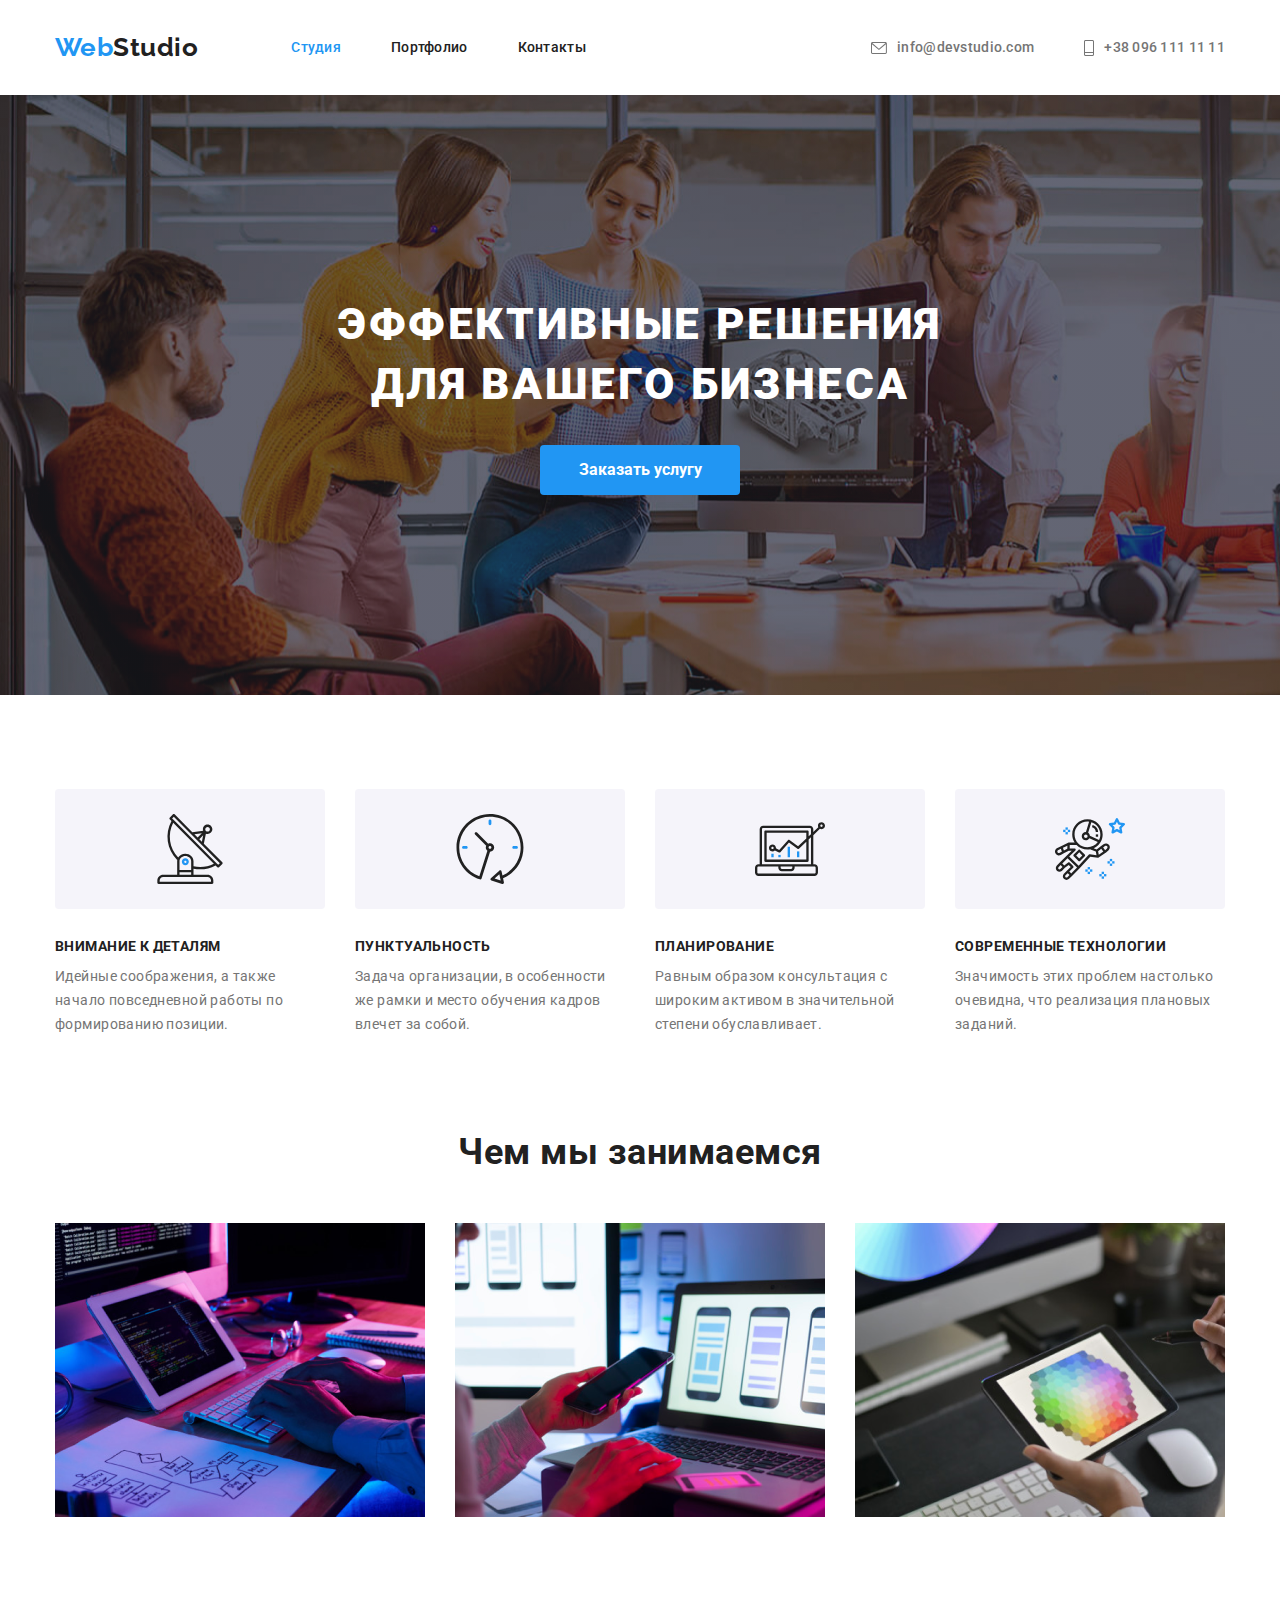
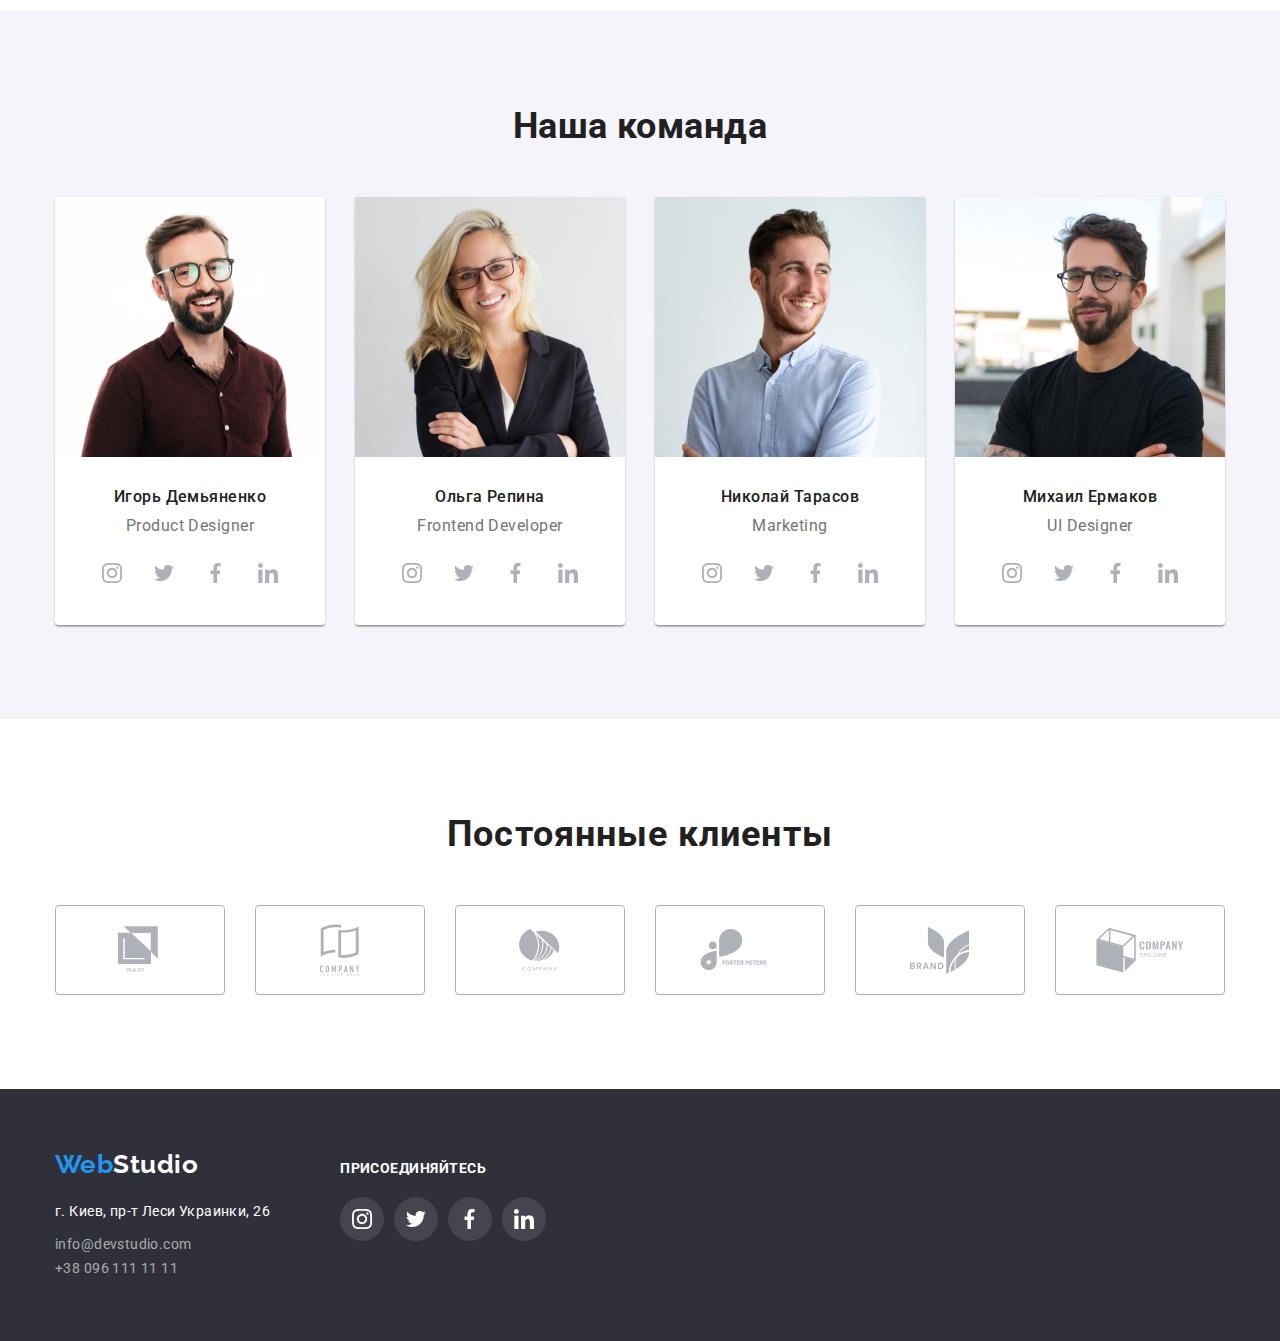
==== index.html @ 6052fc2d "Начало" ====
<!DOCTYPE html>
<html lang="ru">
  <head>
    <meta charset="UTF-8" />
    <meta name="viewport" content="width=device-width, initial-scale=1.0" />
    <title>Document</title>
    <link rel="preconnect" href="https://fonts.gstatic.com" />
    <link
      href="https://fonts.googleapis.com/css2?family=Raleway:wght@700&family=Roboto:wght@400;500;700;900&display=swap"
      rel="stylesheet"
    />
    <link rel="stylesheet" href="https://cdnjs.cloudflare.com/ajax/libs/modern-normalize/1.0.0/modern-normalize.css" />
    <link rel="stylesheet" href="./css/styles.css" />
  </head>
  <body>
    <!-- шапка -->
    <header class="header">
      <div class="container">
        <nav class="container-nav">
          <a href="./" class="logo"> <span class="logo-accent">Web</span>Studio</a>

          <ul class="site-nav">
            <li class="link-nav"><a href="./index.html" class="link current">Студия</a></li>
            <li class="link-nav"><a href="./portfolio.html" class="link">Портфолио</a></li>
            <li class="link-nav"><a href="" class="link">Контакты</a></li>
          </ul>
        </nav>
        <ul class="auth-nav">
          <li class="link-auth">
            <a class="auth-nav-link" href="mailto:info@devstudio.com"
              ><svg class="icon-mail">
                <use href="./svg/sprait.svg#icon-mail"></use>
              </svg>
              info@devstudio.com
            </a>
          </li>
          <li class="link-auth">
            <a class="auth-nav-link" href="tel:+380961111111"
              ><svg class="icon-phone">
                <use href="./svg/sprait.svg#icon-phone"></use>
              </svg>
              +38 096 111 11 11
            </a>
          </li>
        </ul>
      </div>
    </header>
    <!-- заголовок -->
    <main>
      <section class="hero">
        <h1 class="hero-link">
          Эффективные решения <br />
          для вашего бизнеса
        </h1>
        <button class="hero-btn">Заказать услугу</button>
      </section>

      <!-- пункты про нас -->
      <section class="section us">
        <div class="container">
          <ul class="about">
            <li class="item">
              <h3 class="section-title">Внимание к деталям</h3>
              <p class="text">Идейные соображения, а также начало повседневной работы по формированию позиции.</p>
            </li>
            <li class="item">
              <h3 class="section-title">Пунктуальность</h3>
              <p class="text">Задача организации, в особенности же рамки и место обучения кадров влечет за собой.</p>
            </li>
            <li class="item">
              <h3 class="section-title">Планирование</h3>
              <p class="text">Равным образом консультация с широким активом в значительной степени обуславливает.</p>
            </li>
            <li class="item">
              <h3 class="section-title">Современные технологии</h3>
              <p class="text">Значимость этих проблем настолько очевидна, что реализация плановых заданий.</p>
            </li>
          </ul>
        </div>
      </section>
      <!-- чем мы занимаемся -->
      <section class="section">
        <div class="container">
          <h2 class="section-link">Чем мы занимаемся</h2>
          <ul class="list-img">
            <li class="item-img">
              <img src="images/img1.png" alt="програмирование за рабочим столом" width="370" />
            </li>
            <li class="item-img">
              <img src="images/img2.png" alt="програмирование мобильного изображения" width="370" />
            </li>
            <li class="item-img">
              <img src="images/img3.png" alt="планшет с изображением" width="370" />
            </li>
          </ul>
        </div>
      </section>
      <!-- наша команда -->
      <section class="team">
        <div class="container">
          <h2 class="section-link">Наша команда</h2>
          <ul class="list-name">
            <li class="item-name">
              <img src="./images/igor.jpg" alt="Игорь Демьяненко" width="270" />
              <div class="card">
                <h3 class="section-name">Игорь Демьяненко</h3>
                <p class="section-job" lang="en">Product Designer</p>
                <ul class="card-list">
                  <li class="card-item">
                    <a href="" class="item-card">
                      <svg class="item-icon">
                        <use href="./svg/sprait.svg#icon-instagram"></use>
                      </svg>
                    </a>
                  </li>
                  <li class="card-item">
                    <a href="" class="item-card">
                      <svg class="item-icon">
                        <use href="./svg/sprait.svg#icon-twitter"></use>
                      </svg>
                    </a>
                  </li>
                  <li class="card-item">
                    <a href="" class="item-card">
                      <svg class="item-icon">
                        <use href="./svg/sprait.svg#icon-facebook"></use>
                      </svg>
                    </a>
                  </li>
                  <li class="card-item">
                    <a href="" class="item-card">
                      <svg class="item-icon">
                        <use href="./svg/sprait.svg#icon-linkedin"></use>
                      </svg>
                    </a>
                  </li>
                </ul>
              </div>
            </li>
            <li class="item-name">
              <img src="./images/olga.jpg" alt="Ольга Репина" width="270" />
              <div class="card">
                <h3 class="section-name">Ольга Репина</h3>
                <p class="section-job" lang="en">Frontend Developer</p>
                <ul class="card-list">
                  <li class="card-item">
                    <a href="" class="item-card">
                      <svg class="item-icon">
                        <use href="./svg/sprait.svg#icon-instagram"></use>
                      </svg>
                    </a>
                  </li>
                  <li class="card-item">
                    <a href="" class="item-card">
                      <svg class="item-icon">
                        <use href="./svg/sprait.svg#icon-twitter"></use>
                      </svg>
                    </a>
                  </li>
                  <li class="card-item">
                    <a href="" class="item-card">
                      <svg class="item-icon">
                        <use href="./svg/sprait.svg#icon-facebook"></use>
                      </svg>
                    </a>
                  </li>
                  <li class="card-item">
                    <a href="" class="item-card">
                      <svg class="item-icon">
                        <use href="./svg/sprait.svg#icon-linkedin"></use>
                      </svg>
                    </a>
                  </li>
                </ul>
              </div>
            </li>
            <li class="item-name">
              <img src="./images/nikolay.jpg" alt="Николай Тарасов" width="270" />
              <div class="card">
                <h3 class="section-name">Николай Тарасов</h3>
                <p class="section-job" lang="en">Marketing</p>
                <ul class="card-list">
                  <li class="card-item">
                    <a href="" class="item-card">
                      <svg class="item-icon">
                        <use href="./svg/sprait.svg#icon-instagram"></use>
                      </svg>
                    </a>
                  </li>
                  <li class="card-item">
                    <a href="" class="item-card">
                      <svg class="item-icon">
                        <use href="./svg/sprait.svg#icon-twitter"></use>
                      </svg>
                    </a>
                  </li>
                  <li class="card-item">
                    <a href="" class="item-card">
                      <svg class="item-icon">
                        <use href="./svg/sprait.svg#icon-facebook"></use>
                      </svg>
                    </a>
                  </li>
                  <li class="card-item">
                    <a href="" class="item-card">
                      <svg class="item-icon">
                        <use href="./svg/sprait.svg#icon-linkedin"></use>
                      </svg>
                    </a>
                  </li>
                </ul>
              </div>
            </li>
            <li class="item-name">
              <img src="./images/mihail.jpg" alt="Михаил Ермаков" width="270" />
              <div class="card">
                <h3 class="section-name">Михаил Ермаков</h3>
                <p class="section-job" lang="en">UI Designer</p>
                <ul class="card-list">
                  <li class="card-item">
                    <a href="" class="item-card">
                      <svg class="item-icon">
                        <use href="./svg/sprait.svg#icon-instagram"></use>
                      </svg>
                    </a>
                  </li>
                  <li class="card-item">
                    <a href="" class="item-card">
                      <svg class="item-icon">
                        <use href="./svg/sprait.svg#icon-twitter"></use>
                      </svg>
                    </a>
                  </li>
                  <li class="card-item">
                    <a href="" class="item-card">
                      <svg class="item-icon">
                        <use href="./svg/sprait.svg#icon-facebook"></use>
                      </svg>
                    </a>
                  </li>
                  <li class="card-item">
                    <a href="" class="item-card">
                      <svg class="item-icon">
                        <use href="./svg/sprait.svg#icon-linkedin"></use>
                      </svg>
                    </a>
                  </li>
                </ul>
              </div>
            </li>
          </ul>
        </div>
      </section>

      <!-- ПОСТОЯННЫЕ КЛИЕНТЫ -->

      <section class="section section-logo">
        <div class="container">
          <h2 class="section-title-primary">Постоянные клиенты</h2>
          <ul class="client-logo">
            <li class="item-logo-link">
              <a href="" class="item-link">
                <svg class="logo-icons" width="44" height="49">
                  <use href="./svg/sprait.svg#icon-logo-main1"></use>
                </svg>
              </a>
            </li>
            <li class="item-logo-link">
              <a href="" class="item-link">
                <svg class="logo-icons" width="40" height="52">
                  <use href="./svg/sprait.svg#icon-logo-main2"></use>
                </svg>
              </a>
            </li>
            <li class="item-logo-link">
              <a href="" class="item-link">
                <svg class="logo-icons" width="41" height="42">
                  <use href="./svg/sprait.svg#icon-logo-main3"></use>
                </svg>
              </a>
            </li>
            <li class="item-logo-link">
              <a href="" class="item-link">
                <svg class="logo-icons" width="80" height="42">
                  <use href="./svg/sprait.svg#icon-logo-main4"></use>
                </svg>
              </a>
            </li>
            <li class="item-logo-link">
              <a href="" class="item-link">
                <svg class="logo-icons" width="59" height="47">
                  <use href="./svg/sprait.svg#icon-logo-main5"></use>
                </svg>
              </a>
            </li>
            <li class="item-logo-link">
              <a href="" class="item-link">
                <svg class="logo-icons" width="88" height="45">
                  <use href="./svg/sprait.svg#icon-logo-main6"></use>
                </svg>
              </a>
            </li>
          </ul>
        </div>
      </section>
    </main>
    <!-- подвал -->
    <footer class="footer">
      <div class="container">
        <div class="footer-social-link">
          <a href="./" class="logo"> <span class="logo-accent">Web</span><span class="footer-span">Studio</span> </a>
          <address>
            <p class="footer-adress">
              г. Киев, пр-т Леси Украинки, 26
              <br />
            </p>
            <a href="mailto:info@devstudio.com" class="footer-link"> info@devstudio.com </a>
            <br />
            <a href="tel:+380961111111" class="footer-tel">+38 096 111 11 11</a>
          </address>
        </div>
        <div class="footer-container">
          <p class="link-footer">Присоединяйтесь</p>
          <ul class="footer-list">
            <li class="footer-item">
              <a href="" class="footer-card">
                <svg class="footer-icon">
                  <use href="./svg/sprait.svg#icon-instagram"></use>
                </svg>
              </a>
            </li>
            <li class="footer-item">
              <a href="" class="footer-card">
                <svg class="footer-icon">
                  <use href="./svg/sprait.svg#icon-twitter"></use>
                </svg>
              </a>
            </li>
            <li class="footer-item">
              <a href="" class="footer-card">
                <svg class="footer-icon">
                  <use href="./svg/sprait.svg#icon-facebook"></use>
                </svg>
              </a>
            </li>
            <li class="footer-item">
              <a href="" class="footer-card">
                <svg class="footer-icon">
                  <use href="./svg/sprait.svg#icon-linkedin"></use>
                </svg>
              </a>
            </li>
          </ul>
          <!-- <div>
            <ul class="card-list">
              <li class="card-item">
                <a href="" class="item-card">
                  <svg class="item-icon">
                    <use href="./svg/sprait.svg#icon-instagram"></use>
                  </svg>
                </a>
              </li>
              <li class="card-item">
                <a href="" class="item-card">
                  <svg class="item-icon">
                    <use href="./svg/sprait.svg#icon-twitter"></use>
                  </svg>
                </a>
              </li>
              <li class="card-item">
                <a href="" class="item-card">
                  <svg class="item-icon">
                    <use href="./svg/sprait.svg#icon-facebook"></use>
                  </svg>
                </a>
              </li>
              <li class="card-item">
                <a href="" class="item-card">
                  <svg class="item-icon">
                    <use href="./svg/sprait.svg#icon-linkedin"></use>
                  </svg>
                </a>
              </li>
            </ul>
          </div> -->
        </div>
      </div>
    </footer>
  </body>
</html>
---- css/styles.css ----
/* цвет акцент                 #2196F3 */
/* основной цвет заголовков    #212121 */
/* цвет текста                 #757575*/
/* основной цвет фона          #FFFFFF */
/* цвет фона нашей команды     #F5F4FA */

.container {
  width: 1200px;
  padding: 0px 15px;
  margin: 0 auto;
}

*/ img {
  display: block;
  max-width: 100%;
  height: auto;
}

h1,
h2,
h3,
h4,
h5,
h6,
p {
  margin: 0px;
}

ul,
ol {
  margin: 0px;
  padding: 0px;
}

img {
  display: block;
}

:root {
  --title-text-color: #757575;
  --primary-text-color: #212121;
  --accent-text-color: #2196f3;
  --primary-bg-color: #ffffff;
}

body {
  color: var(--title-text-color);
  background-color: var(--primary-bg-color);
  font-family: Roboto, sans-serif;
  letter-spacing: 0.03em;
}

/* ===================Header================== */

.header .container {
  display: flex;
  align-items: center;
  padding-bottom: 32px;
  padding-top: 32px;
}

.container-nav {
  display: flex;
  align-items: center;
}

.container-nav .logo {
  margin-right: 93px;
}

.site-nav {
  display: flex;
}

.site-nav .link-nav {
  margin-right: 50px;
}

.auth-nav {
  display: flex;
  margin-left: auto;
}

.link-auth {
  margin-left: 50px;
  display: flex;
  align-items: center;
}

.header-nav {
  border-bottom: 1px solid #ececec;
}

.logo {
  text-decoration: none;
  color: var(--primary-text-color);
  font-family: Raleway, sans-serif;
  font-size: 26px;
  line-height: 1.2;
  font-weight: bold;
}

.logo-accent {
  color: var(--accent-text-color);
  font-family: Raleway, sans-serif;
}

ul {
  list-style: none;
}

.site-nav .link {
  text-decoration: none;
  color: var(--primary-text-color);
  font-weight: 500;
  font-size: 14px;
  line-height: 1.14;
  letter-spacing: 0.02em;
}

.site-nav .link.current {
  color: var(--accent-text-color);
  text-decoration: none;
}

.auth-nav a {
  text-decoration: none;
  color: var(--title-text-color);
  font-weight: 500;
  font-size: 14px;
  line-height: 1.14;
  letter-spacing: 0.02em;
  display: flex;
  align-items: center;
}

.site-nav .link:hover,
.site-nav .link:focus {
  color: var(--accent-text-color);
}

.auth-nav-link:focus,
.auth-nav-link:hover {
  color: var(--accent-text-color);
}
.auth-nav-link:focus .icon-mail,
.auth-nav-link:hover .icon-mail {
  fill: var(--accent-text-color);
}
.auth-nav-link:focus .icon-phone,
.auth-nav-link:hover .icon-phone {
  fill: var(--accent-text-color);
}

.icon-mail {
  width: 16px;
  height: 12px;
  fill: #757575;
  margin-right: 10px;
  cursor: pointer;
}

.icon-phone {
  width: 10px;
  height: 16px;
  fill: #757575;
  margin-right: 10px;
  cursor: pointer;
}

.link-auth:hover .icon-phone,
.link-auth:focus .icon-phone {
  fill: var(--accent-text-color);
}

.link-auth:hover .icon-mail,
.link-auth:focus .icon-mail {
  fill: var(--accent-text-color);
}

.team {
  padding-top: 94px;
  padding-bottom: 94px;
  background-color: #f5f4fa;
  max-width: 1600px;
  margin: 0 auto;
}
li.card-item:not(:last-child) {
  margin-right: 8px;
}
/* ================   END Header   ============== */

/* ==================   ТЕЛО   =============== */

.hero .hero-link {
  color: var(--primary-bg-color);
  font-weight: 900;
  font-size: 44px;
  line-height: 1.36;
  text-align: center;
  letter-spacing: 0.06em;
  text-transform: uppercase;
}

.hero {
  background-color: #2f303a;
  background-image: linear-gradient(rgba(47, 48, 58, 0.4), rgba(47, 48, 58, 0.4)), url(../images/hero.jpg);
  background-repeat: no-repeat;
  background-size: cover;
}

/*========================== кнопка ====================*/

.hero .hero-btn {
  color: var(--primary-bg-color);
  background-color: var(--accent-text-color);
  cursor: pointer;
  display: block;
  margin: auto;
  border-radius: 4px;
  padding: 10px 32px;
  min-width: 200px;
  text-align: center;
  border: none;
  font-weight: 700;
  font-size: 16px;
  line-height: 1.87;
}

/* ================   Studia   =================== */

.text {
  line-height: 1.71;
  font-family: Roboto;
  font-style: normal;
  font-weight: normal;
  font-size: 14px;
  line-height: 1.71;
  letter-spacing: 0.03em;
}

.hero {
  padding-top: 200px;
  padding-bottom: 200px;
  max-width: 1600px;
  margin: auto;
}

.hero-link {
  margin-bottom: 30px;
  font-weight: 900;
  font-size: 44px;
  line-height: 1.36;
  text-align: center;
  letter-spacing: 0.06em;
  text-transform: uppercase;
}

.list-img {
  margin-bottom: 94px;
}

.about {
  display: flex;
  justify-content: space-evenly;
}

.about {
  margin-left: -30px;
}
.us {
  padding-top: 94px;
  padding-bottom: 94px;
}
.item {
  margin-left: 30px;
  width: calc(100% / 4 - 30px);
}
.item::before {
  content: '';
}
.item::before {
  display: block;
  width: 100%;
  /* outline: 1px solid #f5f4fa; */
  height: 120px;
  background: #f5f4fa;
  border-radius: 4px;
  background-position: center;
  background-repeat: no-repeat;
}
.item:nth-child(1)::before {
  background-image: url(../svg/antenna.svg);
}
.item:nth-child(2)::before {
  background-image: url(../svg/clock.svg);
}
.item:nth-child(3)::before {
  background-image: url(../svg/diagram.svg);
}
.item:nth-child(4)::before {
  background-image: url(../svg/astronaut.svg);
}

.item .section-title {
  padding-left: 0px;
  width: 270px;
}

.list-img {
  display: flex;
  margin-left: -30px;
  padding-left: 0px;
}

.list-name {
  display: flex;
}

.item-img {
  margin-left: 30px;
  width: 370px;
  justify-content: space-between;
}

.item-name {
  margin-left: 30px;
  padding-left: 0px;
  flex-basis: calc(100% / 4 - 30px);
  box-shadow: 0px 1px 3px rgba(0, 0, 0, 0.12), 0px 1px 1px rgba(0, 0, 0, 0.14), 0px 2px 1px rgba(0, 0, 0, 0.2);
  border-radius: 0px 0px 4px 4px;
}

.list-name {
  padding: 0px;
  margin-left: -30px;
}

.section-job {
  margin-bottom: 16px;
  font-size: 16px;
  line-height: 1.2;
}

.item-icon {
  width: 20px;
  height: 20px;
  fill: #afb1b8;
}
.item-card:hover,
.item-card:focus {
  background-color: var(--accent-text-color);
  outline: none;
}

.item-card:hover .item-icon,
.item-card:focus .item-icon {
  fill: #fff;
}
.item-card {
  width: 44px;
  height: 44px;
  background-color: #fff;
  border-radius: 50%;
  display: flex;
  justify-content: center;
  align-items: center;
}
.card {
  padding-top: 30px;
  padding-left: 32px;
  padding-right: 32px;
  padding-bottom: 30px;
  text-align: center;
}

.item-logo-link {
  flex-basis: calc(100% / 6 - 30px);
  margin-left: 30px;
}
.item-logo-link:focus,
.item-logo-link:hover {
  color: var(--accent-text-color);
}

.logo-icons {
  fill: #afb1b8;
}
.section-logo {
  padding-top: 94px;
  padding-bottom: 94px;
}
.client-logo {
  display: flex;
  margin-left: -30px;
  /* padding-top: 50px; */
}
.section-title-primary {
  font-family: Roboto;
  font-style: normal;
  font-weight: bold;
  font-size: 36px;
  line-height: 1.17;
  text-align: center;
  letter-spacing: 0.03em;
  color: #212121;
  margin-bottom: 50px;
}
.item-link {
  border: 1px solid #afb1b8;
  border-radius: 4px;
  height: 90px;
  display: flex;
  justify-content: center;
  align-items: center;
}
.item-link:hover .logo-icons {
  color: var(--accent-text-color);
}
.desk {
  margin-top: 4px;
  width: 322px;
  height: 30px;
  font-style: normal;
  font-weight: normal;
  font-size: 16px;
  line-height: 1.87;
  letter-spacing: 0.03em;
  color: #757575;
}
.item-work a {
  text-decoration: none;
}
.link-desk {
  display: block;
}
.link-desk:focus,
.link-desk:hover {
  box-shadow: 0px 1px 1px rgba(0, 0, 0, 0.12), 0px 4px 4px rgba(0, 0, 0, 0.06), 1px 4px 6px rgba(0, 0, 0, 0.16);
}
.section-link {
  color: var(--primary-text-color);
  font-weight: bold;
  font-size: 36px;
  line-height: 1.17;
  text-align: center;
  margin-bottom: 50px;
}

.section-name {
  color: var(--primary-text-color);
  font-weight: 500;
  font-size: 16px;
  line-height: 1.2;
  text-align: center;
  margin-bottom: 10px;
}

.section-title .text {
  color: var(--title-text-color);
  font-size: 14px;
  line-height: 1.71;
}
.card {
  background-color: #fff;
  border-radius: 0px 0px 4px 4px;
}
/* ================   END Studia   ===================== */

/* ================   Portfolio   =============== */

.list-button {
  display: flex;
  justify-content: center;
  padding-bottom: 50px;
}

.list-work {
  display: flex;
  flex-wrap: wrap;
  margin-left: -30px;
  margin-top: -30px;
}

.item-work {
  width: 370px;
  margin-left: 30px;
  margin-top: 30px;
  /* box-shadow: 0px 1px 1px rgba(0, 0, 0, 0.12), 0px 4px 4px rgba(0, 0, 0, 0.06), 1px 4px 6px rgba(0, 0, 0, 0.16); */
}
/* .item-work .link-desk:hover,
.item-work .link-desk:focus {
  box-shadow: 0px 1px 1px rgba(0, 0, 0, 0.12), 0px 4px 4px rgba(0, 0, 0, 0.06), 1px 4px 6px rgba(0, 0, 0, 0.16);
  cursor: pointer;
  outline: none;
} */
.item-button {
  margin-left: 8px;
  display: block;
  border-radius: 4px;
  text-align: center;
}

.item-button .button-main {
  cursor: pointer;
}

.button-main {
  height: 38px;
  margin: auto;
  padding: 6px 22px;
  font-family: Roboto;
  font-style: normal;
  font-weight: 500;
  font-size: 16px;
  line-height: 1.62;
  text-align: center;
  border: none;
  border-radius: 4px;
}

.container .list-work {
  padding-bottom: 94px;
}

.section-desk {
  padding: 24px 20px;
  border: 1px solid #eeeeee;
  box-sizing: border-box;
}

.section-title {
  color: var(--primary-text-color);
  font-weight: 700;
  font-size: 14px;
  line-height: 2;
  margin-bottom: 0px;
  text-transform: uppercase;
  font-style: normal;
  line-height: 1.14;
  letter-spacing: 0.03em;
  margin-top: 30px;
  margin-bottom: 10px;
}

/* ================   END Portfolio   ========== */

/* =====================Footer ============================*/

.footer {
  background-color: #2f303a;
  padding-top: 60px;
  padding-bottom: 60px;
  max-width: 1600px;
  margin: auto;
  display: flex;
}

.footer .footer-adress {
  color: var(--primary-bg-color);
  font-family: Roboto;
  font-style: normal;
  font-weight: normal;
  font-size: 14px;
  line-height: 1.71;
  letter-spacing: 0.03em;
}

.footer .footer-link {
  color: rgba(255, 255, 255, 0.6);
  text-decoration: none;
  font-family: Roboto;
  font-style: normal;
  font-weight: normal;
  font-size: 14px;
  line-height: 1.71;
  letter-spacing: 0.03em;
  margin-bottom: 9px;
}

.footer-tel {
  color: rgba(255, 255, 255, 0.6);
  text-decoration: none;
  font-family: Roboto;
  font-style: normal;
  font-weight: normal;
  font-size: 14px;
  line-height: 1.71;
  letter-spacing: 0.03em;
  margin-bottom: 9px;
}

.footer .footer-span {
  color: #ffffff;
}

button:hover,
button:focus {
  color: var(--primary-bg-color);
  background-color: var(--accent-text-color);
  box-shadow: 0px 3px 1px rgba(0, 0, 0, 0.1), 0px 1px 2px rgba(0, 0, 0, 0.08), 0px 2px 2px rgba(0, 0, 0, 0.12);
}

.footer .container {
  padding: 0px 15px;
}

address {
  margin-top: 20px;
}

.footer-adress {
  margin-bottom: 9px;
}

.footer-icon {
  width: 20px;
  height: 20px;
}
.footer-card:hover,
.footer-card:focus {
  background-color: var(--accent-text-color);
  outline: none;
}
.footer-icon {
  fill: #ffffff;
}
/* .footer-container {
  padding-top: 30px;
} */
.footer-icon:hover,
.footer-icon:focus {
  fill: #fff;
}
.footer-list {
  display: flex;
  justify-content: space-between;
}
.footer-card:hover .footer-icon,
.footer-card:focus .footer-icon {
  fill: #fff;
}
.footer-card {
  width: 44px;
  height: 44px;
  background-color: #fff;
  border-radius: 50%;
  display: flex;
  justify-content: center;
  align-items: center;
  background: rgba(255, 255, 255, 0.1);
}

.footer-container {
  /* width: 206px;
  height: 80px; */
  justify-content: left;
}
.footer .container {
  display: flex;
}
.link-footer {
  font-family: Roboto;
  font-style: normal;
  font-weight: bold;
  font-size: 14px;
  line-height: 1.14;
  text-transform: uppercase;
  color: #ffffff;
  margin-top: 12px;
  margin-bottom: 20px;
}
/* =============================== ===================*/
.item-link:hover,
.item-link:focus {
  background-color: #ffffff;
  outline: none;
  fill: var(--accent-text-color);
  border-color: var(--accent-text-color);
}

.item-link:hover .logo-icons,
.item-link:focus .logo-icons {
  fill: var(--accent-text-color);
  border-color: var(--accent-text-color);
}
.card-list {
  display: inline-flex;
  /* justify-content: space-between; */
}
.section-portfolio {
  padding-top: 94px;
}
.footer-container {
  margin-left: 70px;
  text-align: left;
  /* justify-content: center; */
}
.our-work:focus,
.our-work:hover {
  box-shadow: 0px 1px 1px rgba(0, 0, 0, 0.12), 0px 4px 4px rgba(0, 0, 0, 0.06), 1px 4px 6px rgba(0, 0, 0, 0.16);
}
.footer-item {
  margin-right: 10px;
}
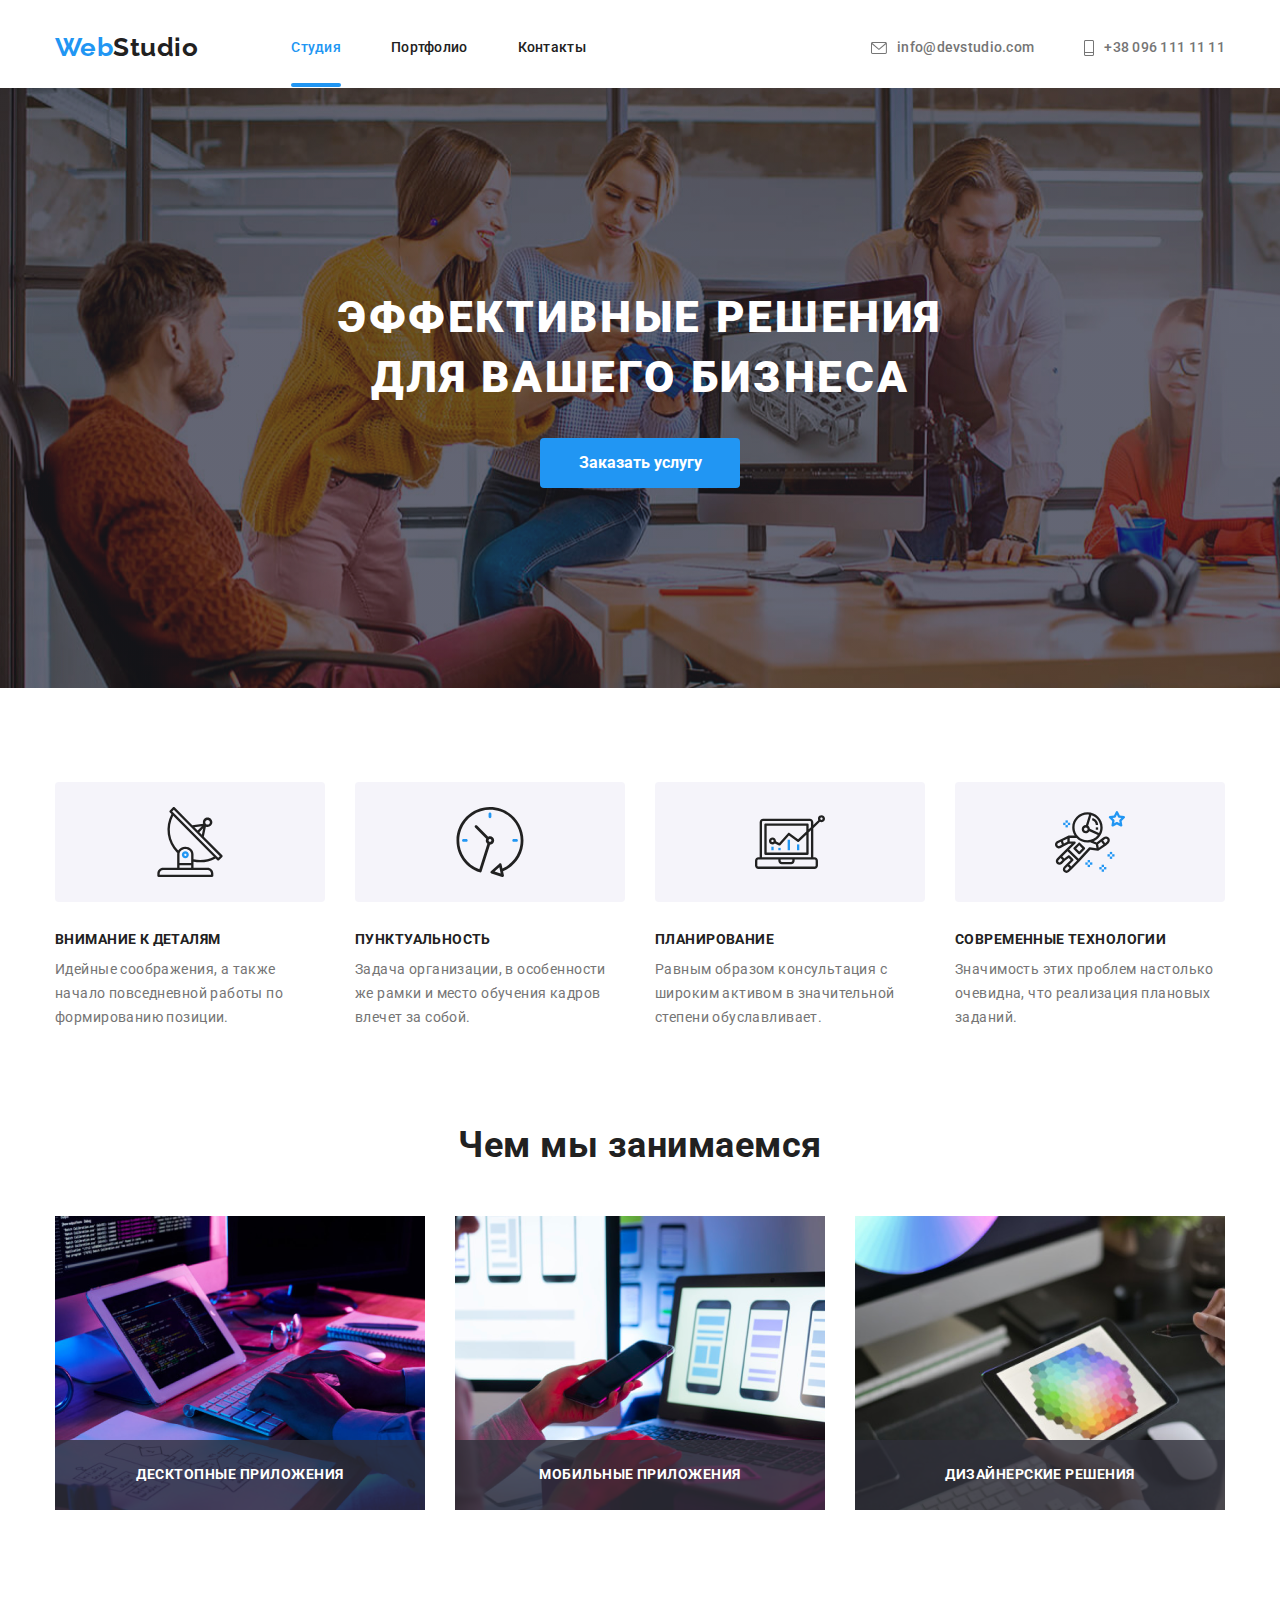
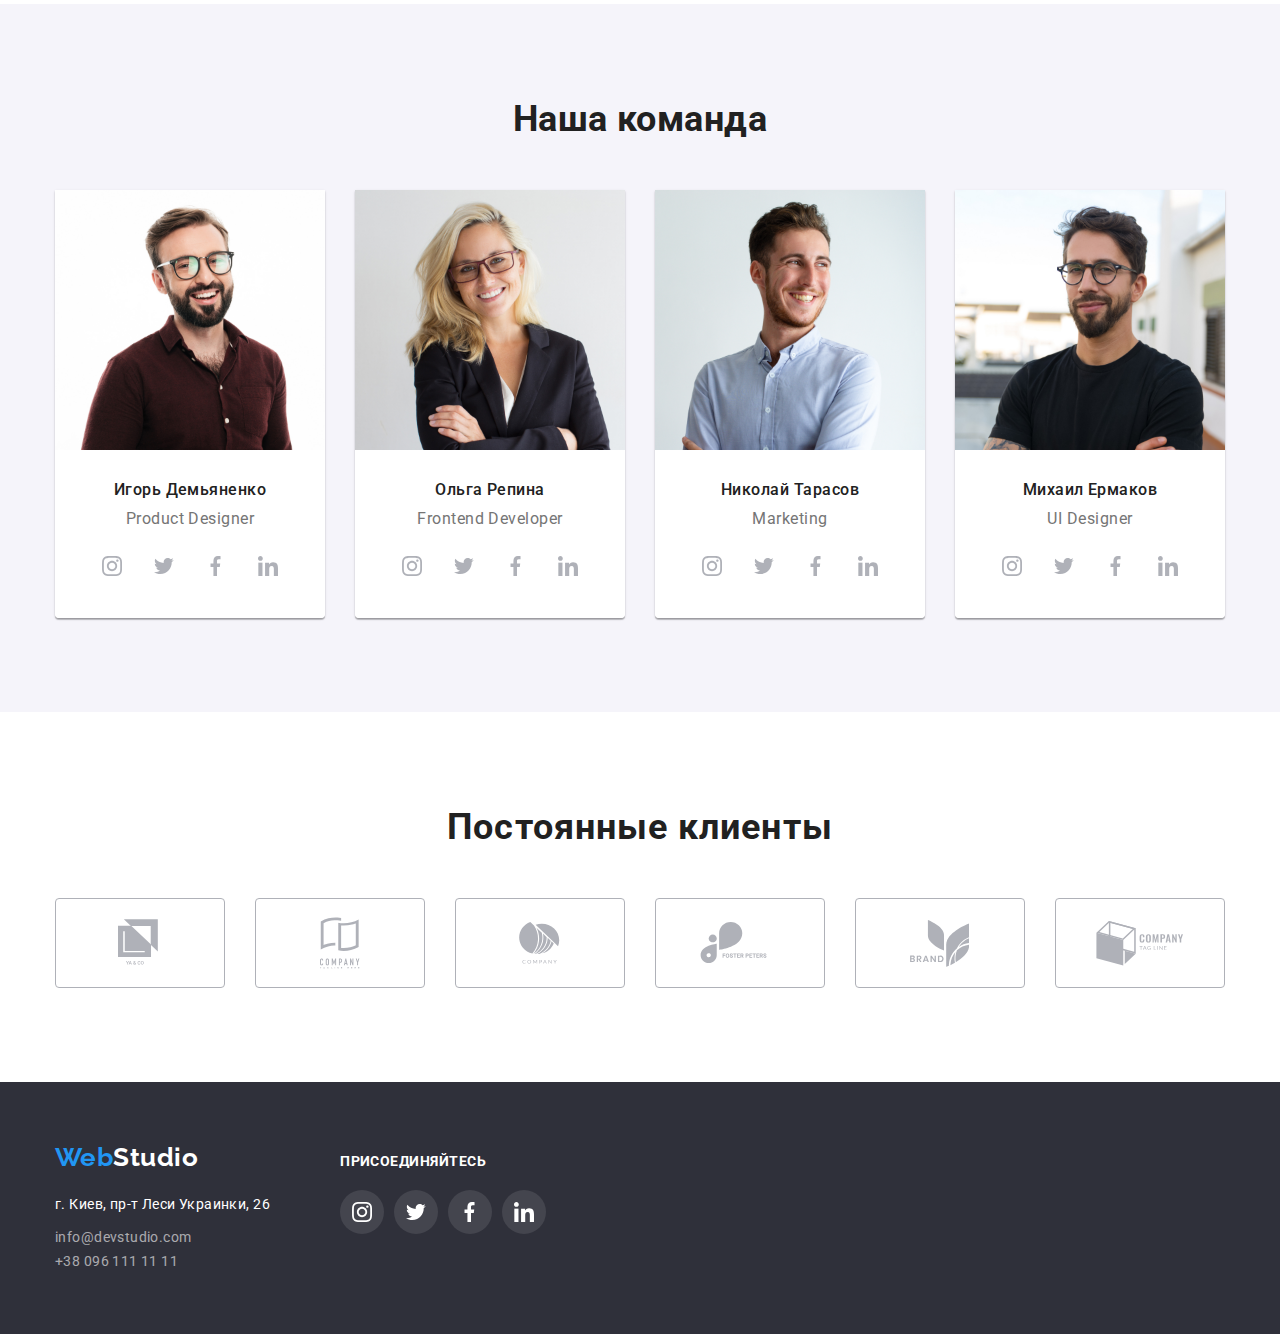
==== commit 3b23fcdb: "Добавлены эффекты" ====
--- a/index.html
+++ b/index.html
@@ -52,7 +52,7 @@
           Эффективные решения <br />
           для вашего бизнеса
         </h1>
-        <button class="hero-btn">Заказать услугу</button>
+        <button class="hero-btn" data-modal-open>Заказать услугу</button>
       </section>
 
       <!-- пункты про нас -->
@@ -85,12 +85,15 @@
           <ul class="list-img">
             <li class="item-img">
               <img src="images/img1.png" alt="програмирование за рабочим столом" width="370" />
+              <p class="desc-img">Десктопные приложения</p>
             </li>
             <li class="item-img">
               <img src="images/img2.png" alt="програмирование мобильного изображения" width="370" />
+              <p class="desc-img">Мобильные приложения</p>
             </li>
             <li class="item-img">
               <img src="images/img3.png" alt="планшет с изображением" width="370" />
+              <p class="desc-img">Дизайнерские решения</p>
             </li>
           </ul>
         </div>
@@ -351,40 +354,19 @@
               </a>
             </li>
           </ul>
-          <!-- <div>
-            <ul class="card-list">
-              <li class="card-item">
-                <a href="" class="item-card">
-                  <svg class="item-icon">
-                    <use href="./svg/sprait.svg#icon-instagram"></use>
-                  </svg>
-                </a>
-              </li>
-              <li class="card-item">
-                <a href="" class="item-card">
-                  <svg class="item-icon">
-                    <use href="./svg/sprait.svg#icon-twitter"></use>
-                  </svg>
-                </a>
-              </li>
-              <li class="card-item">
-                <a href="" class="item-card">
-                  <svg class="item-icon">
-                    <use href="./svg/sprait.svg#icon-facebook"></use>
-                  </svg>
-                </a>
-              </li>
-              <li class="card-item">
-                <a href="" class="item-card">
-                  <svg class="item-icon">
-                    <use href="./svg/sprait.svg#icon-linkedin"></use>
-                  </svg>
-                </a>
-              </li>
-            </ul>
-          </div> -->
         </div>
       </div>
     </footer>
+    <div class="backdrop is-hidden" data-modal>
+      <div class="modal">
+        <button type="button" class="close-btn" data-modal-close>
+          X
+          <!-- <svg class="close-dtn-svg" width="11" height="11">
+            <use href="./svg/close.svg"></use>
+          </svg> -->
+        </button>
+      </div>
+    </div>
+    <script src="./js/modal.js"></script>
   </body>
 </html>
--- a/css/styles.css
+++ b/css/styles.css
@@ -55,7 +55,7 @@
 .header .container {
   display: flex;
   align-items: center;
-  padding-bottom: 32px;
+  padding-bottom: 25px;
   padding-top: 32px;
 }
 
@@ -85,6 +85,7 @@
   margin-left: 50px;
   display: flex;
   align-items: center;
+  transition: all 250ms cubic-bezier(0.4, 0, 0.2, 1);
 }
 
 .header-nav {
@@ -116,11 +117,13 @@
   font-size: 14px;
   line-height: 1.14;
   letter-spacing: 0.02em;
+  transition: color 205ms cubic-bezier(0.4, 0, 0.2, 1);
 }
 
 .site-nav .link.current {
   color: var(--accent-text-color);
   text-decoration: none;
+  transition: color 205ms cubic-bezier(0.4, 0, 0.2, 1);
 }
 
 .auth-nav a {
@@ -137,6 +140,9 @@
 .site-nav .link:hover,
 .site-nav .link:focus {
   color: var(--accent-text-color);
+}
+.auth-nav-link {
+  transition: color 250ms cubic-bezier(0.4, 0, 0.2, 1);
 }
 
 .auth-nav-link:focus,
@@ -158,6 +164,7 @@
   fill: #757575;
   margin-right: 10px;
   cursor: pointer;
+  transition: fill 250ms cubic-bezier(0.4, 0, 0.2, 1);
 }
 
 .icon-phone {
@@ -166,6 +173,7 @@
   fill: #757575;
   margin-right: 10px;
   cursor: pointer;
+  transition: fill 250ms cubic-bezier(0.4, 0, 0.2, 1);
 }
 
 .link-auth:hover .icon-phone,
@@ -187,6 +195,24 @@
 }
 li.card-item:not(:last-child) {
   margin-right: 8px;
+}
+.link-nav .link.current {
+  position: relative;
+  color: var(--accent-text-color);
+}
+.link.current:after {
+  position: absolute;
+  content: '';
+  bottom: 0;
+  left: 0;
+  width: 100%;
+  height: 4px;
+  border-radius: 2px;
+  background-color: var(--accent-text-color);
+}
+.link.current {
+  padding-top: 32px;
+  padding-bottom: 32px;
 }
 /* ================   END Header   ============== */
 
@@ -259,6 +285,22 @@
 .list-img {
   margin-bottom: 94px;
 }
+.desc-img {
+  padding-top: 27px;
+  padding-bottom: 27px;
+  width: 100%;
+  background: rgba(47, 48, 58, 0.8);
+  font-style: normal;
+  font-weight: bold;
+  font-size: 14px;
+  line-height: 1.14;
+  text-align: center;
+  text-transform: uppercase;
+  color: var(--primary-bg-color);
+  position: absolute;
+  bottom: 0;
+  left: 0;
+}
 
 .about {
   display: flex;
@@ -321,6 +363,7 @@
   margin-left: 30px;
   width: 370px;
   justify-content: space-between;
+  position: relative;
 }
 
 .item-name {
@@ -346,6 +389,7 @@
   width: 20px;
   height: 20px;
   fill: #afb1b8;
+  transition: fill 250ms cubic-bezier(0.4, 0, 0.2, 1);
 }
 .item-card:hover,
 .item-card:focus {
@@ -365,6 +409,7 @@
   display: flex;
   justify-content: center;
   align-items: center;
+  transition: all 250ms cubic-bezier(0.4, 0, 0.2, 1);
 }
 .card {
   padding-top: 30px;
@@ -385,6 +430,7 @@
 
 .logo-icons {
   fill: #afb1b8;
+  transition: fill 250ms cubic-bezier(0.4, 0, 0.2, 1);
 }
 .section-logo {
   padding-top: 94px;
@@ -413,6 +459,7 @@
   display: flex;
   justify-content: center;
   align-items: center;
+  transition: color 250ms cubic-bezier(0.4, 0, 0.2, 1);
 }
 .item-link:hover .logo-icons {
   color: var(--accent-text-color);
@@ -428,16 +475,7 @@
   letter-spacing: 0.03em;
   color: #757575;
 }
-.item-work a {
-  text-decoration: none;
-}
-.link-desk {
-  display: block;
-}
-.link-desk:focus,
-.link-desk:hover {
-  box-shadow: 0px 1px 1px rgba(0, 0, 0, 0.12), 0px 4px 4px rgba(0, 0, 0, 0.06), 1px 4px 6px rgba(0, 0, 0, 0.16);
-}
+
 .section-link {
   color: var(--primary-text-color);
   font-weight: bold;
@@ -488,12 +526,7 @@
   margin-top: 30px;
   /* box-shadow: 0px 1px 1px rgba(0, 0, 0, 0.12), 0px 4px 4px rgba(0, 0, 0, 0.06), 1px 4px 6px rgba(0, 0, 0, 0.16); */
 }
-/* .item-work .link-desk:hover,
-.item-work .link-desk:focus {
-  box-shadow: 0px 1px 1px rgba(0, 0, 0, 0.12), 0px 4px 4px rgba(0, 0, 0, 0.06), 1px 4px 6px rgba(0, 0, 0, 0.16);
-  cursor: pointer;
-  outline: none;
-} */
+
 .item-button {
   margin-left: 8px;
   display: block;
@@ -517,6 +550,7 @@
   text-align: center;
   border: none;
   border-radius: 4px;
+  transition: all 250ms cubic-bezier(0.4, 0, 0.2, 1);
 }
 
 .container .list-work {
@@ -528,6 +562,18 @@
   border: 1px solid #eeeeee;
   box-sizing: border-box;
 }
+.item-work a {
+  text-decoration: none;
+}
+.link-desk {
+  display: block;
+  transition: all 250ms cubic-bezier(0.4, 0, 0.2, 1);
+  overflow: hidden;
+}
+.link-desk:focus,
+.link-desk:hover {
+  box-shadow: 0px 1px 1px rgba(0, 0, 0, 0.12), 0px 4px 4px rgba(0, 0, 0, 0.06), 1px 4px 6px rgba(0, 0, 0, 0.16);
+}
 
 .section-title {
   color: var(--primary-text-color);
@@ -541,6 +587,42 @@
   letter-spacing: 0.03em;
   margin-top: 30px;
   margin-bottom: 10px;
+}
+
+.text-desk-work {
+  font-family: Roboto;
+  font-style: normal;
+  font-weight: normal;
+  font-size: 18px;
+  line-height: 1.58;
+  color: var(--primary-bg-color);
+  padding: 63px 24px;
+}
+.text-desk-work {
+  background: rgba(33, 150, 243, 0.9);
+  position: absolute;
+  bottom: 0;
+  left: 0;
+  opacity: 0;
+  transition: 250ms;
+  transform: translateY(100%);
+}
+
+.link-desk:hover .text-desk-work,
+.link-desk:focus .text-desk-work {
+  opacity: 1;
+  transform: translateY(0%);
+}
+.img-work {
+  position: relative;
+  overflow: hidden;
+}
+
+button:hover,
+button:focus {
+  color: var(--primary-bg-color);
+  background-color: var(--accent-text-color);
+  box-shadow: 0px 3px 1px rgba(0, 0, 0, 0.1), 0px 1px 2px rgba(0, 0, 0, 0.08), 0px 2px 2px rgba(0, 0, 0, 0.12);
 }
 
 /* ================   END Portfolio   ========== */
@@ -591,14 +673,7 @@
 }
 
 .footer .footer-span {
-  color: #ffffff;
-}
-
-button:hover,
-button:focus {
   color: var(--primary-bg-color);
-  background-color: var(--accent-text-color);
-  box-shadow: 0px 3px 1px rgba(0, 0, 0, 0.1), 0px 1px 2px rgba(0, 0, 0, 0.08), 0px 2px 2px rgba(0, 0, 0, 0.12);
 }
 
 .footer .container {
@@ -616,22 +691,14 @@
 .footer-icon {
   width: 20px;
   height: 20px;
+  fill: #ffffff;
 }
 .footer-card:hover,
 .footer-card:focus {
   background-color: var(--accent-text-color);
   outline: none;
 }
-.footer-icon {
-  fill: #ffffff;
-}
-/* .footer-container {
-  padding-top: 30px;
-} */
-.footer-icon:hover,
-.footer-icon:focus {
-  fill: #fff;
-}
+
 .footer-list {
   display: flex;
   justify-content: space-between;
@@ -649,6 +716,7 @@
   justify-content: center;
   align-items: center;
   background: rgba(255, 255, 255, 0.1);
+  transition: all 250ms cubic-bezier(0.4, 0, 0.2, 1);
 }
 
 .footer-container {
@@ -666,14 +734,14 @@
   font-size: 14px;
   line-height: 1.14;
   text-transform: uppercase;
-  color: #ffffff;
+  color: var(--primary-bg-color);
   margin-top: 12px;
   margin-bottom: 20px;
 }
 /* =============================== ===================*/
 .item-link:hover,
 .item-link:focus {
-  background-color: #ffffff;
+  background-color: var(--primary-bg-color);
   outline: none;
   fill: var(--accent-text-color);
   border-color: var(--accent-text-color);
@@ -703,3 +771,61 @@
 .footer-item {
   margin-right: 10px;
 }
+
+/* ====================МОДАЛЬНОЕ ОКНО================= */
+.backdrop {
+  position: fixed;
+  top: 0;
+  left: 0;
+  width: 100%;
+  height: 100%;
+  background-color: rgba(0, 0, 0, 0.2);
+  visibility: visible;
+  pointer-events: auto;
+  transition: all 250ms cubic-bezier(0.4, 0, 0.2, 1);
+}
+
+.modal {
+  position: absolute;
+  top: 50%;
+  left: 50%;
+  transform: translate(-50%, -50%) scale(1);
+  width: 528px;
+  height: 581px;
+  background: var(--primary-bg-color);
+  /* box-shadow: 0px 1px 3px rgba(0, 0, 0, 0.12), 0px 1px 1px rgba(0, 0, 0, 0.14), 0px 2px 1px rgba(0, 0, 0, 0.2);
+  border-radius: 4px; */
+  /* transition: all 250ms cubic-bezier(0.4, 0, 0.2, 1) 250ms; */
+}
+.close-btn {
+  position: absolute;
+  top: 8px;
+  right: 8px;
+  width: 30px;
+  height: 30px;
+  background: var(--primary-bg-color);
+  border: 1px solid rgba(0, 0, 0, 0.1);
+  box-sizing: border-box;
+  border-radius: 50%;
+  cursor: pointer;
+}
+.close-btn::before {
+  background: url(../svg/close.svg);
+}
+/* .close-btn::before {
+  content: '';
+}
+.close-btn::before {
+  display: block;
+  width: 30px;
+  height: 30px;
+  background: #000000;
+  border-radius: 4px;
+  background-position: center;
+  background-repeat: no-repeat;
+} */
+.is-hidden {
+  opacity: 0;
+  visibility: hidden;
+  pointer-events: none;
+}
